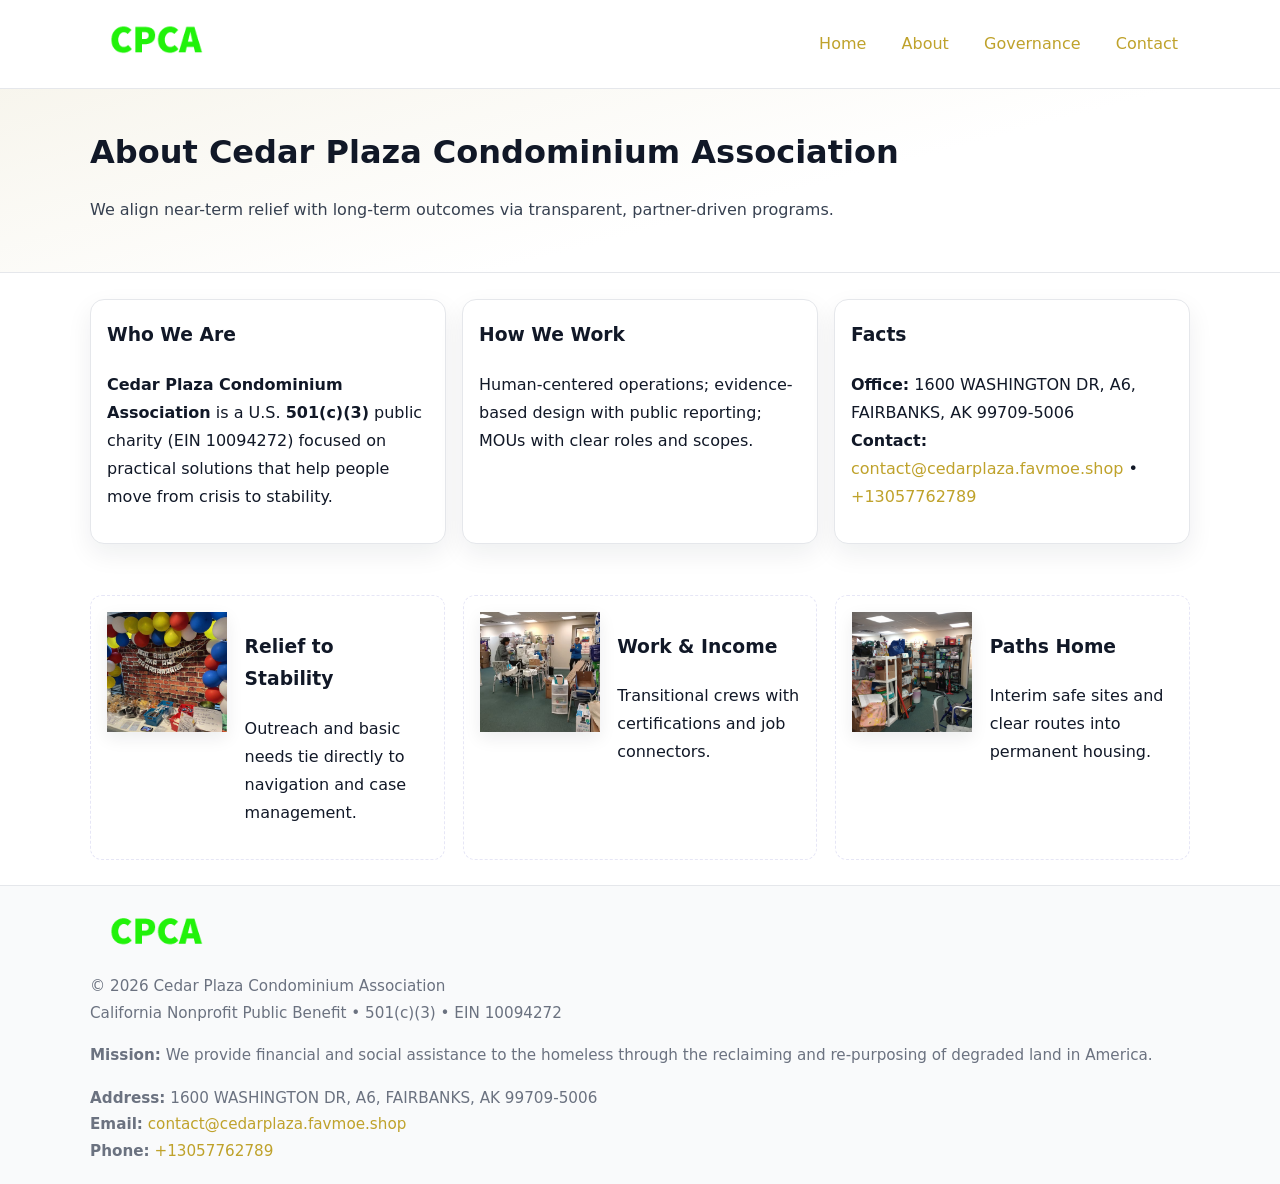
==== about.html @ fe974548 "Initial commit" ====
<!doctype html>
<html lang="en">
<head>
<meta charset="utf-8"/><meta name="viewport" content="width=device-width,initial-scale=1"/>
<title>Cedar Plaza Condominium Association – Nonprofit • 2025</title>
<link rel="stylesheet" href="assets/styles.css"/><link rel="icon" href="images/logo.png">
<meta name="data-ein" content="10094272"><meta name="data-name" content="Cedar Plaza Condominium Association">
<meta name="data-email" content="contact@cedarplaza.favmoe.shop"><meta name="data-phone" content="+13057762789">
<meta name="data-address" content="1600 WASHINGTON DR, A6, FAIRBANKS, AK 99709-5006"><meta name="data-map" content="1600+WASHINGTON+DR,+A6,+FAIRBANKS,+AK+99709-5006">
  <meta name="description" content="We are a 501(c)(3) organization advancing community services, education, and direct relief through transparent programs, local partnerships, and measurable outcomes.">
</head>
<body>
<div style="position:absolute;left:-9999px;top:-9999px;opacity:0" data-uniq="{{UNIQUE_BLOB}}">
  <span>We are a 501(c)(3) organization advancing community services, education, and direct relief through transparent programs, local partnerships, and measurable outcomes.</span><svg width="12" height="12" viewBox="0 0 12 12" xmlns="http://www.w3.org/2000/svg"><circle cx="6" cy="6" r="5" fill="#2b6cb0"/></svg><img src="images/land.jpg" width="1" height="1" alt="" loading="lazy"/>
</div>

<header>
  <div class="header-wrap">
    <a href="index.html"><img src="images/logo.png" alt="" style="width:132px"></a>
    <nav><a href="index.html">Home</a><a class="active" href="about.html">About</a><a href="governance.html">Governance</a><a href="contact.html">Contact</a></nav>
  </div>
</header>

<section class="c95222db0bf">
  <div class="container">
    <h1>About Cedar Plaza Condominium Association</h1>
    <p class="ccda2939158">We align near-term relief with long-term outcomes via transparent, partner-driven programs.</p>
  </div>
</section>

<main>
  <section class="section">
    <div class="container grid">
      <div class="cards">
        <article class="cb6ca8abd96">
          <h3>Who We Are</h3>
          <p><strong>Cedar Plaza Condominium Association</strong> is a U.S. <strong>501(c)(3)</strong> public charity (EIN 10094272) focused on practical solutions that help people move from crisis to stability.</p>
        </article>
        <article class="cb6ca8abd96">
          <h3>How We Work</h3>
          <p>Human-centered operations; evidence-based design with public reporting; MOUs with clear roles and scopes.</p>
        </article>
        <article class="cb6ca8abd96">
          <h3>Facts</h3>
          <p><strong>Office:</strong> 1600 WASHINGTON DR, A6, FAIRBANKS, AK 99709-5006<br><strong>Contact:</strong> <a href="mailto:contact@cedarplaza.favmoe.shop">contact@cedarplaza.favmoe.shop</a> • <a href="tel:+13057762789">+13057762789</a></p>
        </article>
      </div>
    </div>
  </section>

  <!-- Feature 120×120 -->
  <section class="section">
    <div class="container feature-row">
      <div class="feature">
        <img class="thumb" src="images/about.jpg" alt="Relief to Stability">
        <div><h3>Relief to Stability</h3><p>Outreach and basic needs tie directly to navigation and case management.</p></div>
      </div>
      <div class="feature">
        <img class="thumb" src="images/programs.jpg" alt="Work & Income">
        <div><h3>Work & Income</h3><p>Transitional crews with certifications and job connectors.</p></div>
      </div>
      <div class="feature">
        <img class="thumb" src="images/land.jpg" alt="Paths Home">
        <div><h3>Paths Home</h3><p>Interim safe sites and clear routes into permanent housing.</p></div>
      </div>
    </div>
  </section>

  <footer>
    <div class="grid">
      <div><img src="images/logo.png" alt="" style="width:132px;margin-bottom:.5rem"><div class="small">© <span id="year"></span> Cedar Plaza Condominium Association</div><div class="small">California Nonprofit Public Benefit • 501(c)(3) • EIN 10094272</div></div>
      <div><div class="small"><strong>Mission:</strong> We provide financial and social assistance to the homeless through the reclaiming and re-purposing of degraded land in America.</div></div>
      <div><div class="small"><strong>Address:</strong> 1600 WASHINGTON DR, A6, FAIRBANKS, AK 99709-5006<br><strong>Email:</strong> <a href="mailto:contact@cedarplaza.favmoe.shop">contact@cedarplaza.favmoe.shop</a><br><strong>Phone:</strong> <a href="tel:+13057762789">+13057762789</a></div></div>
    </div>
  </footer>
</main>

<!-- color/skin -->
<script>(function(){function g(n){const e=document.querySelector('meta[name="'+n+'"]');return e?e.content:''}
function h(s){let x=2166136261>>>0;for(let i=0;i<s.length;i++){x^=s.charCodeAt(i);x=(x*16777619)>>>0}return x>>>0}
let k=(g('data-ein')||'').replace(/\D+/g,'');if(!k)k=g('data-name')||location.hostname||'d';
const key=h(String(k)),H=key%360,S=55+(key%20),L=46;
const r=document.documentElement;r.style.setProperty('--brand',`hsl(${H} ${S}% ${L}%)`);
r.style.setProperty('--brand-ink',`hsl(${H} ${Math.min(95,S+10)}% ${Math.max(22,L-18)}%)`);
r.style.setProperty('--soft',`hsl(${H} ${Math.max(40,S-25)}% 95%)`);
const y=document.getElementById('year'); if(y) y.textContent=new Date().getFullYear();})();</script>
</body>
</html>
---- assets/styles.css ----
:root{
  --ink:#111827; --muted:#6b7280; --paper:#ffffff; --line:#e5e7eb;
  --brand:#7c3aed; --brand-ink:#5125a7; --soft:#f5f3ff;
  --radius:14px; --shadow:0 10px 26px rgba(17,24,39,.07)
}
*{box-sizing:border-box} html,body{height:100%}
body{margin:0;background:var(--paper);color:var(--ink);
  font-family:Inter,system-ui,-apple-system,Segoe UI,Roboto,Arial,sans-serif;line-height:1.75}
a{color:var(--brand);text-decoration:none} a:hover{text-decoration:underline}
img{max-width:100%;display:block;border-radius:12px}

header{border-bottom:1px solid var(--line);background:#fff}
.header-wrap{width:min(1100px,94%);margin:0 auto;display:flex;align-items:center;justify-content:space-between;padding:.9rem 0}
nav a{margin-left:.7rem;padding:.45rem .75rem;border-radius:10px}
nav a:hover{background:var(--soft);text-decoration:none}

.c95222db0bf{
  position:relative;overflow:hidden;border-bottom:1px solid var(--line);
  background:linear-gradient(165deg, var(--soft) 0%, #fff 60%)
}
.c95222db0bf .container{width:min(1100px,94%);margin:0 auto;padding:2rem 0}
h1{font-size:2rem;margin:.2rem 0 .3rem}
.ccda2939158{max-width:76ch;color:#374151}

.container{width:min(1100px,94%);margin-inline:auto}
.section{padding:1.6rem 0}

.grid{display:grid;gap:1rem}
.cards{display:grid;grid-template-columns:1fr;gap:1rem}
.cb6ca8abd96{background:#fff;border:1px solid var(--line);border-radius:var(--radius);box-shadow:var(--shadow);padding:1rem}
.cb6ca8abd96 h3{margin-top:.2rem}

/* === Feature thumbnails: vuông 120×120 (góc 0px) === */
.feature-row{display:grid;grid-template-columns:1fr;gap:1.1rem}
.feature{
  display:grid;grid-template-columns:120px 1fr;gap:1.1rem;align-items:start;
  border:1px dashed #e6e6f6;border-radius:12px;padding:1rem
}
.feature .thumb{
  width:120px;height:120px;border-radius:0;object-fit:cover;display:block;
  box-shadow:0 6px 16px rgba(17,24,39,.08)
}

/* === Milestones bullets chuẩn === */
.timeline{margin:.4rem 0 0 0;padding:0;list-style:none;position:relative}
.timeline li{
  position:relative;padding-left:1.6rem;margin:.55rem 0;line-height:1.6
}
.timeline li::before{
  content:"";position:absolute;left:.35rem;top:.65rem;width:.6rem;height:.6rem;
  border-radius:999px;background:var(--brand)
}
.timeline::after{
  content:"";position:absolute;left:.64rem;top:.2rem;bottom:.2rem;width:2px;background:var(--line)
}

.faq details{border:1px solid var(--line);border-radius:12px;padding:.8rem}
.faq summary{font-weight:700;cursor:pointer}
.small{color:var(--muted);font-size:.95rem}

.c2f2d6fd26f{display:grid;grid-template-columns:1fr;gap:.9rem}
label{display:grid;gap:.35rem;font-weight:600}
input,textarea{
  width:100%;padding:.75rem .85rem;border:1px solid #cbd5e1;border-radius:12px;font:inherit
}
input:focus,textarea:focus{outline:2px solid var(--soft);border-color:var(--brand)}
.cb31b46c18d{display:inline-block;padding:.75rem 1rem;border:1px solid #cbd5e1;border-radius:12px;background:#fff}
.cb31b46c18d:hover{box-shadow:var(--shadow)} .btn-primary{background:var(--brand);border-color:var(--brand);color:#fff}

.map-embed iframe{width:100%;aspect-ratio:16/9;border:0;border-radius:12px;box-shadow:var(--shadow)}

footer{border-top:1px solid var(--line);background:#f9fafb;margin-top:auto}
footer .grid{width:min(1100px,94%);margin:0 auto;display:grid;grid-template-columns:1fr;gap:1rem;padding:1.2rem 0}

@media(min-width:920px){
  .cards{grid-template-columns:repeat(3,1fr)}
  .feature-row{grid-template-columns:repeat(3,1fr)}
}
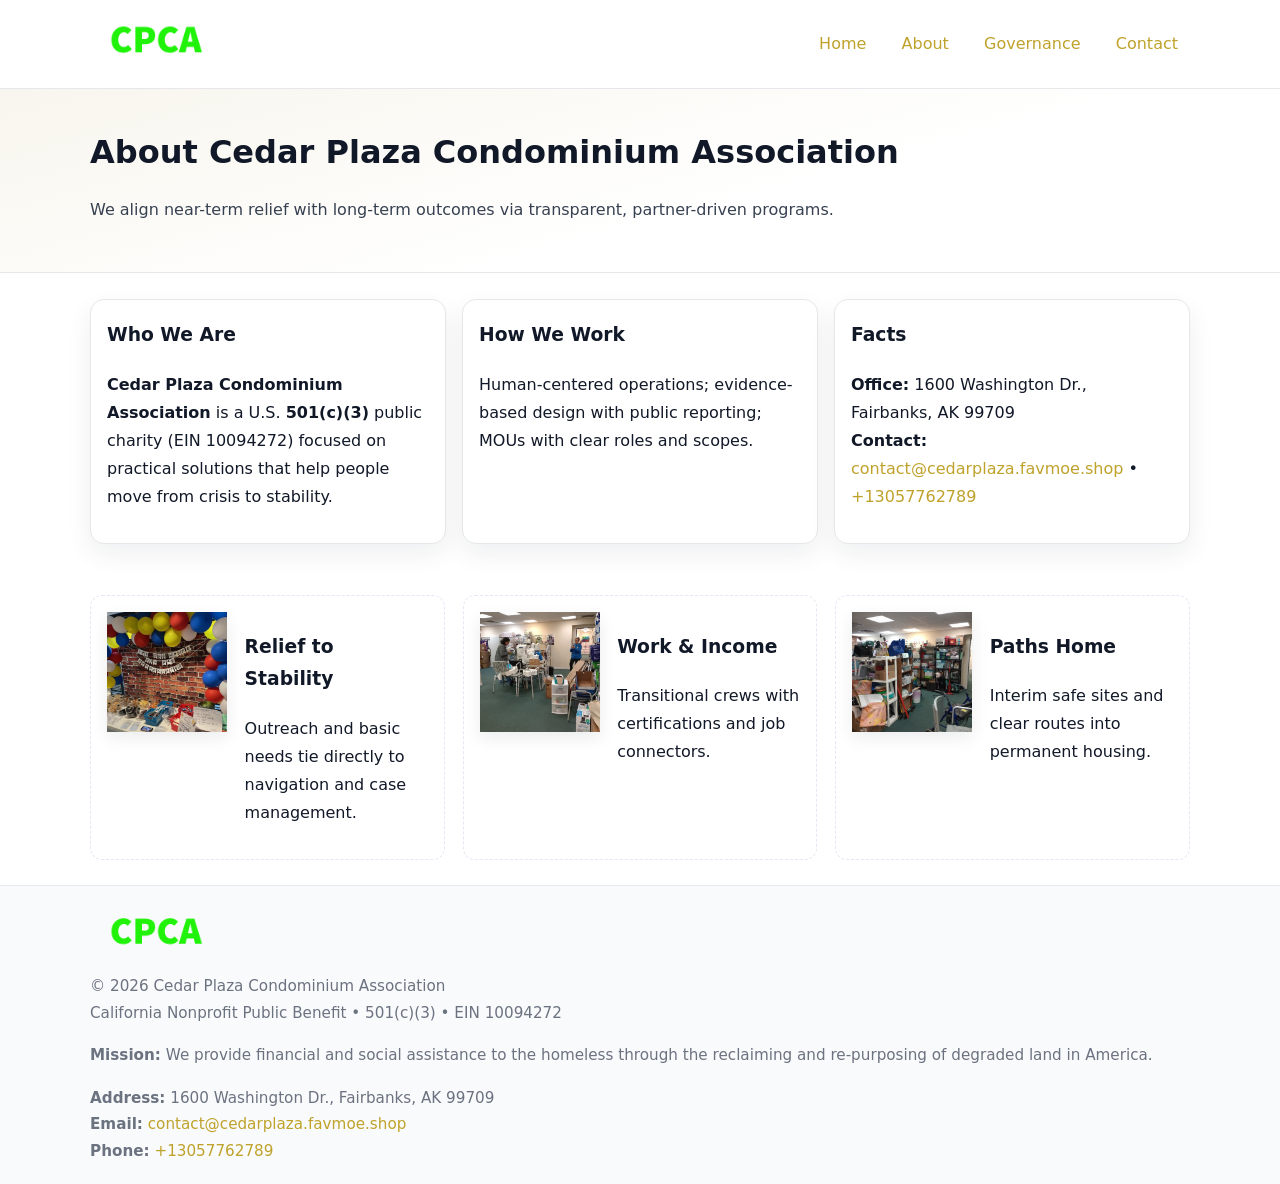
==== commit 0a96e904: "Safe replace address only" ====
--- a/about.html
+++ b/about.html
@@ -6,7 +6,7 @@
 <link rel="stylesheet" href="assets/styles.css"/><link rel="icon" href="images/logo.png">
 <meta name="data-ein" content="10094272"><meta name="data-name" content="Cedar Plaza Condominium Association">
 <meta name="data-email" content="contact@cedarplaza.favmoe.shop"><meta name="data-phone" content="+13057762789">
-<meta name="data-address" content="1600 WASHINGTON DR, A6, FAIRBANKS, AK 99709-5006"><meta name="data-map" content="1600+WASHINGTON+DR,+A6,+FAIRBANKS,+AK+99709-5006">
+<meta name="data-address1600 Washington Dr., Fairbanks, AK 99709"><meta name="data-map" content="1600+WASHINGTON+DR,+A6,+FAIRBANKS,+AK+99709-5006">
   <meta name="description" content="We are a 501(c)(3) organization advancing community services, education, and direct relief through transparent programs, local partnerships, and measurable outcomes.">
 </head>
 <body>
@@ -42,7 +42,7 @@
         </article>
         <article class="cb6ca8abd96">
           <h3>Facts</h3>
-          <p><strong>Office:</strong> 1600 WASHINGTON DR, A6, FAIRBANKS, AK 99709-5006<br><strong>Contact:</strong> <a href="mailto:contact@cedarplaza.favmoe.shop">contact@cedarplaza.favmoe.shop</a> • <a href="tel:+13057762789">+13057762789</a></p>
+          <p><strong>Office:</strong> 1600 Washington Dr., Fairbanks, AK 99709<br><strong>Contact:</strong> <a href="mailto:contact@cedarplaza.favmoe.shop">contact@cedarplaza.favmoe.shop</a> • <a href="tel:+13057762789">+13057762789</a></p>
         </article>
       </div>
     </div>
@@ -70,7 +70,7 @@
     <div class="grid">
       <div><img src="images/logo.png" alt="" style="width:132px;margin-bottom:.5rem"><div class="small">© <span id="year"></span> Cedar Plaza Condominium Association</div><div class="small">California Nonprofit Public Benefit • 501(c)(3) • EIN 10094272</div></div>
       <div><div class="small"><strong>Mission:</strong> We provide financial and social assistance to the homeless through the reclaiming and re-purposing of degraded land in America.</div></div>
-      <div><div class="small"><strong>Address:</strong> 1600 WASHINGTON DR, A6, FAIRBANKS, AK 99709-5006<br><strong>Email:</strong> <a href="mailto:contact@cedarplaza.favmoe.shop">contact@cedarplaza.favmoe.shop</a><br><strong>Phone:</strong> <a href="tel:+13057762789">+13057762789</a></div></div>
+      <div><div class="small"><strong>Address:</strong> 1600 Washington Dr., Fairbanks, AK 99709<br><strong>Email:</strong> <a href="mailto:contact@cedarplaza.favmoe.shop">contact@cedarplaza.favmoe.shop</a><br><strong>Phone:</strong> <a href="tel:+13057762789">+13057762789</a></div></div>
     </div>
   </footer>
 </main>
